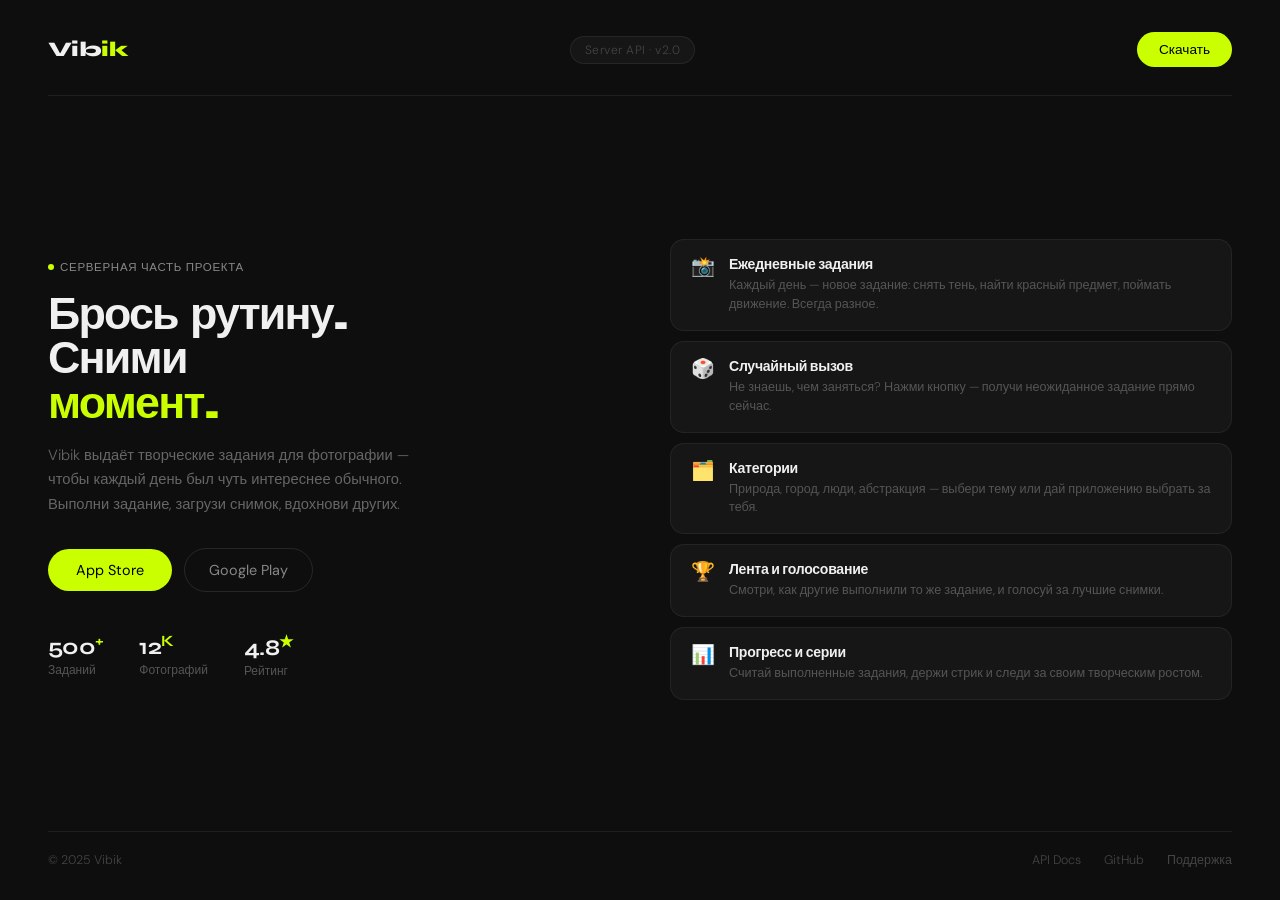
==== Api/www/index.html @ be3c37e4 "add nginx" ====
<!DOCTYPE html>
<html lang="ru">
<head>
  <meta charset="UTF-8" />
  <meta name="viewport" content="width=device-width, initial-scale=1.0" />
  <title>Vibik</title>
  <link rel="preconnect" href="https://fonts.googleapis.com" />
  <link href="https://fonts.googleapis.com/css2?family=Syne:wght@700;800&family=DM+Sans:wght@300;400&display=swap" rel="stylesheet" />
  <style>
    *, *::before, *::after { box-sizing: border-box; margin: 0; padding: 0; }

    html, body {
      height: 100%;
      overflow: hidden;
      background: #0e0e0e;
      color: #f0f0f0;
      font-family: 'DM Sans', sans-serif;
      font-weight: 300;
    }

    body {
      display: grid;
      grid-template-columns: 1fr 1fr;
      grid-template-rows: auto 1fr auto;
      height: 100vh;
      padding: 32px 48px;
      gap: 0 60px;
    }

    /* NAV */
    nav {
      grid-column: 1 / -1;
      display: flex;
      justify-content: space-between;
      align-items: center;
      padding-bottom: 28px;
      border-bottom: 1px solid rgba(255,255,255,0.07);
      margin-bottom: 40px;
    }

    .logo {
      font-family: 'Syne', sans-serif;
      font-weight: 800;
      font-size: 1.3rem;
      letter-spacing: -0.03em;
    }
    .logo span { color: #caff00; }

    .nav-tag {
      font-size: 0.75rem;
      color: #444;
      background: #161616;
      border: 1px solid rgba(255,255,255,0.07);
      padding: 5px 14px;
      border-radius: 100px;
      letter-spacing: 0.04em;
    }

    .btn-dl {
      background: #caff00;
      color: #000;
      border: none;
      padding: 9px 22px;
      border-radius: 100px;
      font-family: 'DM Sans', sans-serif;
      font-size: 0.85rem;
      cursor: pointer;
      transition: opacity 0.2s;
    }
    .btn-dl:hover { opacity: 0.85; }

    /* LEFT */
    .left {
      display: flex;
      flex-direction: column;
      justify-content: center;
    }

    .badge {
      display: inline-flex;
      align-items: center;
      gap: 6px;
      font-size: 0.72rem;
      color: #888;
      letter-spacing: 0.06em;
      text-transform: uppercase;
      margin-bottom: 18px;
    }
    .dot {
      width: 6px; height: 6px;
      border-radius: 50%;
      background: #caff00;
      animation: blink 1.4s step-end infinite;
    }
    @keyframes blink { 0%,100%{opacity:1} 50%{opacity:0} }

    h1 {
      font-family: 'Syne', sans-serif;
      font-weight: 800;
      font-size: clamp(2.2rem, 3.5vw, 3.2rem);
      line-height: 1.0;
      letter-spacing: -0.04em;
      margin-bottom: 16px;
    }
    h1 span { color: #caff00; }

    .sub {
      font-size: 0.92rem;
      color: #666;
      line-height: 1.65;
      max-width: 380px;
      margin-bottom: 32px;
    }

    .cta-row {
      display: flex; gap: 12px; align-items: center;
      margin-bottom: 40px;
    }
    .btn-primary {
      background: #caff00;
      color: #000;
      border: none;
      padding: 12px 28px;
      border-radius: 100px;
      font-family: 'DM Sans', sans-serif;
      font-size: 0.9rem;
      cursor: pointer;
      transition: opacity 0.2s;
    }
    .btn-primary:hover { opacity: 0.85; }
    .btn-ghost {
      background: none;
      color: #888;
      border: 1px solid rgba(255,255,255,0.1);
      padding: 12px 24px;
      border-radius: 100px;
      font-family: 'DM Sans', sans-serif;
      font-size: 0.9rem;
      cursor: pointer;
      transition: color 0.2s, border-color 0.2s;
    }
    .btn-ghost:hover { color: #f0f0f0; border-color: rgba(255,255,255,0.25); }

    .stats { display: flex; gap: 36px; }
    .stat-num {
      font-family: 'Syne', sans-serif;
      font-weight: 700;
      font-size: 1.4rem;
      letter-spacing: -0.03em;
    }
    .stat-num sup { font-size: 0.7em; color: #caff00; }
    .stat-label { font-size: 0.75rem; color: #555; margin-top: 2px; }

    /* RIGHT */
    .right {
      display: flex;
      flex-direction: column;
      justify-content: center;
      gap: 10px;
    }

    .feat {
      background: #161616;
      border: 1px solid rgba(255,255,255,0.06);
      border-radius: 14px;
      padding: 16px 20px;
      display: flex;
      align-items: flex-start;
      gap: 14px;
      transition: border-color 0.2s;
    }
    .feat:hover { border-color: rgba(202,255,0,0.18); }

    .feat-icon {
      font-size: 1.2rem;
      line-height: 1;
      flex-shrink: 0;
      margin-top: 1px;
    }
    .feat-title {
      font-family: 'Syne', sans-serif;
      font-weight: 700;
      font-size: 0.88rem;
      letter-spacing: -0.02em;
      margin-bottom: 3px;
    }
    .feat-desc {
      font-size: 0.79rem;
      color: #555;
      line-height: 1.5;
    }

    /* FOOTER */
    footer {
      grid-column: 1 / -1;
      display: flex;
      justify-content: space-between;
      align-items: center;
      padding-top: 20px;
      border-top: 1px solid rgba(255,255,255,0.07);
      margin-top: 28px;
      font-size: 0.78rem;
      color: #444;
    }
    footer a { color: #444; text-decoration: none; margin-left: 20px; transition: color 0.2s; }
    footer a:hover { color: #888; }
  </style>
</head>
<body>

  <nav>
    <div class="logo">Vib<span>ik</span></div>
    <div class="nav-tag">Server API · v2.0</div>
    <button class="btn-dl">Скачать</button>
  </nav>

  <div class="left">
    <div class="badge"><span class="dot"></span> Серверная часть проекта</div>
    <h1>Брось рутину.<br/>Сними<br/><span>момент.</span></h1>
    <p class="sub">
      Vibik выдаёт творческие задания для фотографии — чтобы каждый день был чуть интереснее обычного. Выполни задание, загрузи снимок, вдохнови других.
    </p>
    <div class="cta-row">
      <button class="btn-primary">App Store</button>
      <button class="btn-ghost">Google Play</button>
    </div>
    <div class="stats">
      <div>
        <div class="stat-num">500<sup>+</sup></div>
        <div class="stat-label">Заданий</div>
      </div>
      <div>
        <div class="stat-num">12<sup>K</sup></div>
        <div class="stat-label">Фотографий</div>
      </div>
      <div>
        <div class="stat-num">4.8<sup>★</sup></div>
        <div class="stat-label">Рейтинг</div>
      </div>
    </div>
  </div>

  <div class="right">
    <div class="feat">
      <div class="feat-icon">📸</div>
      <div>
        <div class="feat-title">Ежедневные задания</div>
        <div class="feat-desc">Каждый день — новое задание: снять тень, найти красный предмет, поймать движение. Всегда разное.</div>
      </div>
    </div>
    <div class="feat">
      <div class="feat-icon">🎲</div>
      <div>
        <div class="feat-title">Случайный вызов</div>
        <div class="feat-desc">Не знаешь, чем заняться? Нажми кнопку — получи неожиданное задание прямо сейчас.</div>
      </div>
    </div>
    <div class="feat">
      <div class="feat-icon">🗂️</div>
      <div>
        <div class="feat-title">Категории</div>
        <div class="feat-desc">Природа, город, люди, абстракция — выбери тему или дай приложению выбрать за тебя.</div>
      </div>
    </div>
    <div class="feat">
      <div class="feat-icon">🏆</div>
      <div>
        <div class="feat-title">Лента и голосование</div>
        <div class="feat-desc">Смотри, как другие выполнили то же задание, и голосуй за лучшие снимки.</div>
      </div>
    </div>
    <div class="feat">
      <div class="feat-icon">📊</div>
      <div>
        <div class="feat-title">Прогресс и серии</div>
        <div class="feat-desc">Считай выполненные задания, держи стрик и следи за своим творческим ростом.</div>
      </div>
    </div>
  </div>

  <footer>
    <div>© 2025 Vibik</div>
    <div>
      <a href="#">API Docs</a>
      <a href="#">GitHub</a>
      <a href="#">Поддержка</a>
    </div>
  </footer>

</body>
</html>
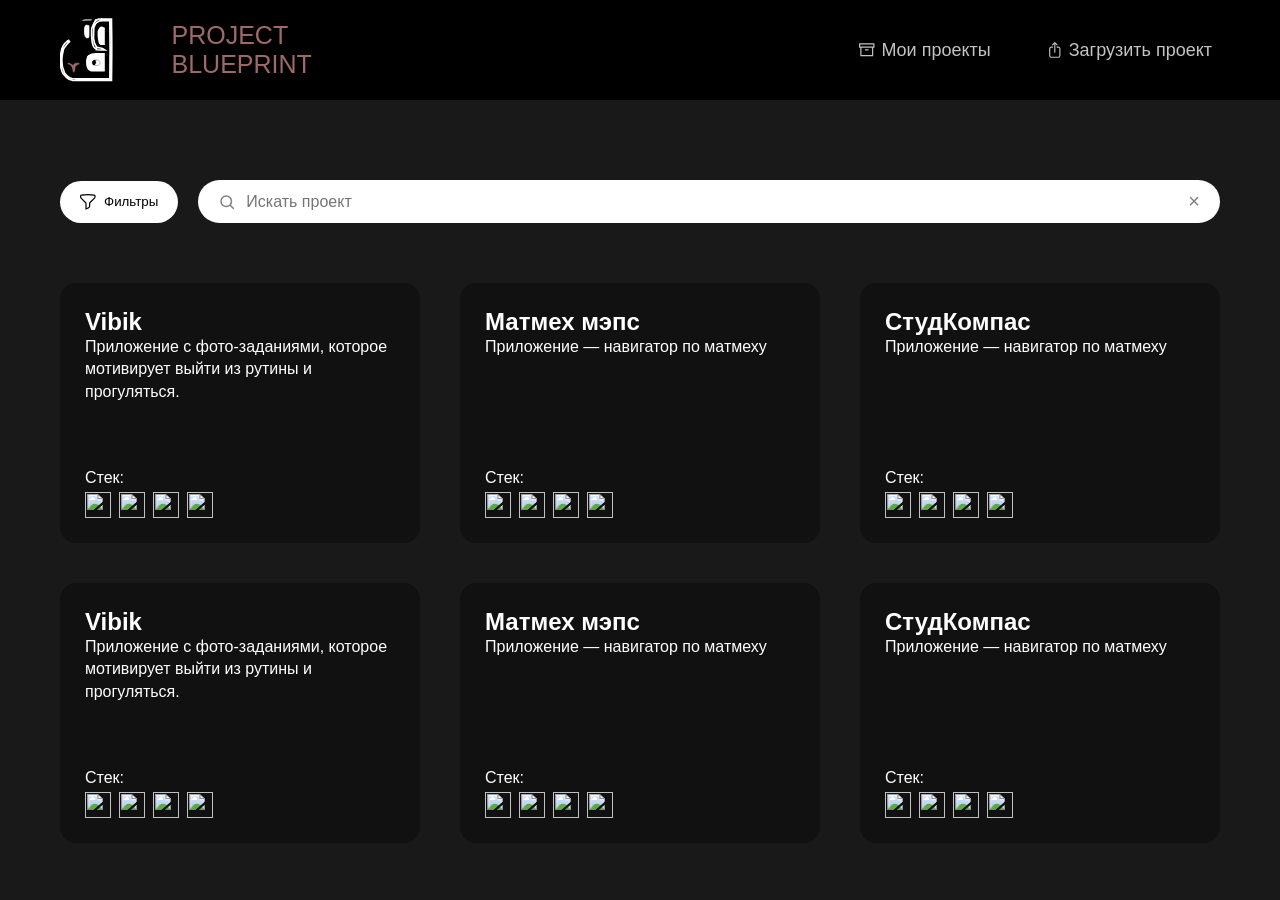
==== commit 9b8d1d40: "first pagе done (gonna need to be fixed)" ====
--- a/Api/www/index.html
+++ b/Api/www/index.html
@@ -1,291 +1,82 @@
 <!DOCTYPE html>
 <html lang="ru">
 <head>
-  <meta charset="UTF-8" />
-  <meta name="viewport" content="width=device-width, initial-scale=1.0" />
-  <title>Vibik</title>
-  <link rel="preconnect" href="https://fonts.googleapis.com" />
-  <link href="https://fonts.googleapis.com/css2?family=Syne:wght@700;800&family=DM+Sans:wght@300;400&display=swap" rel="stylesheet" />
-  <style>
-    *, *::before, *::after { box-sizing: border-box; margin: 0; padding: 0; }
+  <meta charset="UTF-8">
+  <title>Project Blueprint</title>
+  <link rel="stylesheet" href="css/style.css">
+</head>
 
-    html, body {
-      height: 100%;
-      overflow: hidden;
-      background: #0e0e0e;
-      color: #f0f0f0;
-      font-family: 'DM Sans', sans-serif;
-      font-weight: 300;
-    }
+<body>
+<header class="header">
+  <div class="container header-row">
 
-    body {
-      display: grid;
-      grid-template-columns: 1fr 1fr;
-      grid-template-rows: auto 1fr auto;
-      height: 100vh;
-      padding: 32px 48px;
-      gap: 0 60px;
-    }
+    <div class="logo">
+      <img src="resources/images/logo.svg" alt="логотип с кроликом">
+      <span class="logo-text">PROJECT<br> BLUEPRINT</span>
+    </div>
 
-    /* NAV */
-    nav {
-      grid-column: 1 / -1;
-      display: flex;
-      justify-content: space-between;
-      align-items: center;
-      padding-bottom: 28px;
-      border-bottom: 1px solid rgba(255,255,255,0.07);
-      margin-bottom: 40px;
-    }
+    <nav class="nav">
+      <a href="my-projects.html" class="nav-link">
+        <img src="resources/images/my_proj.svg" alt="Мои проекты" width="16" height="16">
+        Мои проекты
+      </a>
 
-    .logo {
-      font-family: 'Syne', sans-serif;
-      font-weight: 800;
-      font-size: 1.3rem;
-      letter-spacing: -0.03em;
-    }
-    .logo span { color: #caff00; }
+      <a href="upload-project.html" class="nav-link">
+        <img src="resources/images/upload.svg" alt="Загрузить проект" width="16" height="16">
+        Загрузить проект
+      </a>
+    </nav>
 
-    .nav-tag {
-      font-size: 0.75rem;
-      color: #444;
-      background: #161616;
-      border: 1px solid rgba(255,255,255,0.07);
-      padding: 5px 14px;
-      border-radius: 100px;
-      letter-spacing: 0.04em;
-    }
 
-    .btn-dl {
-      background: #caff00;
-      color: #000;
-      border: none;
-      padding: 9px 22px;
-      border-radius: 100px;
-      font-family: 'DM Sans', sans-serif;
-      font-size: 0.85rem;
-      cursor: pointer;
-      transition: opacity 0.2s;
-    }
-    .btn-dl:hover { opacity: 0.85; }
+  </div>
+</header>
 
-    /* LEFT */
-    .left {
-      display: flex;
-      flex-direction: column;
-      justify-content: center;
-    }
 
-    .badge {
-      display: inline-flex;
-      align-items: center;
-      gap: 6px;
-      font-size: 0.72rem;
-      color: #888;
-      letter-spacing: 0.06em;
-      text-transform: uppercase;
-      margin-bottom: 18px;
-    }
-    .dot {
-      width: 6px; height: 6px;
-      border-radius: 50%;
-      background: #caff00;
-      animation: blink 1.4s step-end infinite;
-    }
-    @keyframes blink { 0%,100%{opacity:1} 50%{opacity:0} }
+<section class="search-section">
+  <div class="container search-row">
+    <button class="filter-btn">
+      <img src="resources/images/filter.svg" alt="Фильтры" width="16" height="16">
+      Фильтры
+    </button>
 
-    h1 {
-      font-family: 'Syne', sans-serif;
-      font-weight: 800;
-      font-size: clamp(2.2rem, 3.5vw, 3.2rem);
-      line-height: 1.0;
-      letter-spacing: -0.04em;
-      margin-bottom: 16px;
-    }
-    h1 span { color: #caff00; }
+    <div class="search">
 
-    .sub {
-      font-size: 0.92rem;
-      color: #666;
-      line-height: 1.65;
-      max-width: 380px;
-      margin-bottom: 32px;
-    }
+      <svg class="search-icon" viewBox="0 0 24 24">
+        <circle cx="11" cy="11" r="7" stroke="gray" stroke-width="2" fill="none"/>
+        <line x1="16" y1="16" x2="21" y2="21" stroke="gray" stroke-width="2"/>
+      </svg>
 
-    .cta-row {
-      display: flex; gap: 12px; align-items: center;
-      margin-bottom: 40px;
-    }
-    .btn-primary {
-      background: #caff00;
-      color: #000;
-      border: none;
-      padding: 12px 28px;
-      border-radius: 100px;
-      font-family: 'DM Sans', sans-serif;
-      font-size: 0.9rem;
-      cursor: pointer;
-      transition: opacity 0.2s;
-    }
-    .btn-primary:hover { opacity: 0.85; }
-    .btn-ghost {
-      background: none;
-      color: #888;
-      border: 1px solid rgba(255,255,255,0.1);
-      padding: 12px 24px;
-      border-radius: 100px;
-      font-family: 'DM Sans', sans-serif;
-      font-size: 0.9rem;
-      cursor: pointer;
-      transition: color 0.2s, border-color 0.2s;
-    }
-    .btn-ghost:hover { color: #f0f0f0; border-color: rgba(255,255,255,0.25); }
+      <input type="text" placeholder="Искать проект">
 
-    .stats { display: flex; gap: 36px; }
-    .stat-num {
-      font-family: 'Syne', sans-serif;
-      font-weight: 700;
-      font-size: 1.4rem;
-      letter-spacing: -0.03em;
-    }
-    .stat-num sup { font-size: 0.7em; color: #caff00; }
-    .stat-label { font-size: 0.75rem; color: #555; margin-top: 2px; }
+      <span class="clear">×</span>
 
-    /* RIGHT */
-    .right {
-      display: flex;
-      flex-direction: column;
-      justify-content: center;
-      gap: 10px;
-    }
+    </div>
 
-    .feat {
-      background: #161616;
-      border: 1px solid rgba(255,255,255,0.06);
-      border-radius: 14px;
-      padding: 16px 20px;
-      display: flex;
-      align-items: flex-start;
-      gap: 14px;
-      transition: border-color 0.2s;
-    }
-    .feat:hover { border-color: rgba(202,255,0,0.18); }
+  </div>
+</section>
 
-    .feat-icon {
-      font-size: 1.2rem;
-      line-height: 1;
-      flex-shrink: 0;
-      margin-top: 1px;
-    }
-    .feat-title {
-      font-family: 'Syne', sans-serif;
-      font-weight: 700;
-      font-size: 0.88rem;
-      letter-spacing: -0.02em;
-      margin-bottom: 3px;
-    }
-    .feat-desc {
-      font-size: 0.79rem;
-      color: #555;
-      line-height: 1.5;
-    }
 
-    /* FOOTER */
-    footer {
-      grid-column: 1 / -1;
-      display: flex;
-      justify-content: space-between;
-      align-items: center;
-      padding-top: 20px;
-      border-top: 1px solid rgba(255,255,255,0.07);
-      margin-top: 28px;
-      font-size: 0.78rem;
-      color: #444;
-    }
-    footer a { color: #444; text-decoration: none; margin-left: 20px; transition: color 0.2s; }
-    footer a:hover { color: #888; }
-  </style>
-</head>
-<body>
 
-  <nav>
-    <div class="logo">Vib<span>ik</span></div>
-    <div class="nav-tag">Server API · v2.0</div>
-    <button class="btn-dl">Скачать</button>
-  </nav>
+<section class="projects">
+  <div class="container">
 
-  <div class="left">
-    <div class="badge"><span class="dot"></span> Серверная часть проекта</div>
-    <h1>Брось рутину.<br/>Сними<br/><span>момент.</span></h1>
-    <p class="sub">
-      Vibik выдаёт творческие задания для фотографии — чтобы каждый день был чуть интереснее обычного. Выполни задание, загрузи снимок, вдохнови других.
-    </p>
-    <div class="cta-row">
-      <button class="btn-primary">App Store</button>
-      <button class="btn-ghost">Google Play</button>
-    </div>
-    <div class="stats">
-      <div>
-        <div class="stat-num">500<sup>+</sup></div>
-        <div class="stat-label">Заданий</div>
-      </div>
-      <div>
-        <div class="stat-num">12<sup>K</sup></div>
-        <div class="stat-label">Фотографий</div>
-      </div>
-      <div>
-        <div class="stat-num">4.8<sup>★</sup></div>
-        <div class="stat-label">Рейтинг</div>
-      </div>
-    </div>
+    <div class="projects-grid" id="projects-grid"></div>
+
+    <template id="project-card-template">
+      <a class="card">
+        <h1 class="project-title"></h1>
+        <p class="project-description"></p>
+
+        <div class="stack">
+          <span>Стек:</span>
+          <div class="icons"></div>
+        </div>
+      </a>
+    </template>
+
   </div>
-
-  <div class="right">
-    <div class="feat">
-      <div class="feat-icon">📸</div>
-      <div>
-        <div class="feat-title">Ежедневные задания</div>
-        <div class="feat-desc">Каждый день — новое задание: снять тень, найти красный предмет, поймать движение. Всегда разное.</div>
-      </div>
-    </div>
-    <div class="feat">
-      <div class="feat-icon">🎲</div>
-      <div>
-        <div class="feat-title">Случайный вызов</div>
-        <div class="feat-desc">Не знаешь, чем заняться? Нажми кнопку — получи неожиданное задание прямо сейчас.</div>
-      </div>
-    </div>
-    <div class="feat">
-      <div class="feat-icon">🗂️</div>
-      <div>
-        <div class="feat-title">Категории</div>
-        <div class="feat-desc">Природа, город, люди, абстракция — выбери тему или дай приложению выбрать за тебя.</div>
-      </div>
-    </div>
-    <div class="feat">
-      <div class="feat-icon">🏆</div>
-      <div>
-        <div class="feat-title">Лента и голосование</div>
-        <div class="feat-desc">Смотри, как другие выполнили то же задание, и голосуй за лучшие снимки.</div>
-      </div>
-    </div>
-    <div class="feat">
-      <div class="feat-icon">📊</div>
-      <div>
-        <div class="feat-title">Прогресс и серии</div>
-        <div class="feat-desc">Считай выполненные задания, держи стрик и следи за своим творческим ростом.</div>
-      </div>
-    </div>
-  </div>
-
-  <footer>
-    <div>© 2025 Vibik</div>
-    <div>
-      <a href="#">API Docs</a>
-      <a href="#">GitHub</a>
-      <a href="#">Поддержка</a>
-    </div>
-  </footer>
+</section>
+<script src="js/projects.js"></script>
 
 </body>
 </html>
--- a/Api/www/css/style.css
+++ b/Api/www/css/style.css
@@ -0,0 +1,205 @@
+﻿*{
+    margin:0;
+    padding:0;
+    box-sizing:border-box;
+}
+
+body{
+    background:#191919;
+    color:white;
+    font-family:Raleway, sans-serif;
+}
+
+.container{
+    max-width:1200px;
+    margin:0 auto;
+    padding:0 20px;
+}
+
+
+/* HEADER */
+
+.header{
+    background:black;
+}
+
+.header-row{
+    display:flex;
+    align-items:center;
+    justify-content:space-between;
+    height:100px;
+}
+
+.logo{
+    display:flex;
+    align-items:center;
+    gap:59px;
+}
+
+.logo img{
+    width:52.51px;
+    height:68.22px;
+}
+
+.logo-text{
+    font-size:25px;
+    color:#9D6A69;
+    font-weight:50;
+}
+
+.nav{
+    display:flex;
+    gap:40px;
+}
+
+.nav a{
+    color:#C3C3C3;
+    text-decoration:none;
+    font-size:18px;
+}
+
+.profile{
+    display:flex;
+    align-items:center;
+    gap:10px;
+}
+
+.profile img{
+    width:40px;
+    height:40px;
+    border-radius:50%;
+}
+
+.nav-link, .my-project {
+    display: flex;
+    align-items: center;
+    gap: 6px;
+    text-decoration: none;
+    color: black;
+    padding: 4px 8px;
+    font-size: 14px;
+}
+
+.nav-link img, .my-project img {
+    display: block;
+}
+
+
+/* SEARCH */
+
+.search-section{
+    margin-top:80px;
+}
+
+.search-row{
+    display:flex;
+    gap:20px;
+    align-items:center;
+}
+
+.filter-btn{
+    display:flex;
+    align-items:center;
+    gap:8px;
+
+    padding:13px 20px;
+
+    border-radius:30px;
+    border:none;
+
+    background:white;
+    cursor:pointer;
+}
+
+.search{
+    display:flex;
+    align-items:center;
+
+    background:white;
+
+    border-radius:30px;
+
+    padding:10px 20px;
+
+    flex:1;
+}
+
+.search-icon{
+    width:18px;
+    margin-right:10px;
+}
+
+.search input{
+    border:none;
+    outline:none;
+
+    flex:1;
+
+    font-size:16px;
+}
+
+.clear{
+    cursor:pointer;
+    font-size:20px;
+    color:gray;
+}
+
+
+/* PROJECTS */
+
+.projects{
+    margin-top:60px;
+}
+
+.projects-grid{
+    display:grid;
+
+    grid-template-columns:repeat(3,1fr);
+
+    gap:40px;
+}
+
+.card {
+    display: flex;
+    flex-direction: column;
+    background: #111;
+    border-radius: 16px;
+    padding: 25px;
+    min-height: 260px;
+    text-decoration: none;
+    color: inherit;
+
+    transition: transform 0.2s ease, box-shadow 0.2s ease;
+}
+
+.card:hover {
+    transform: translateY(-5px);
+    box-shadow: 0 10px 20px rgba(0,0,0,0.3);
+}
+
+.card h3 {
+    font-size: 20px;
+    margin-bottom: 10px;
+}
+
+.card p {
+    flex: 1;
+    margin-bottom: 10px;
+    font-size: 16px;
+    line-height: 1.4;
+}
+
+.stack {
+    margin-top: auto;
+}
+
+.icons {
+    display: flex;
+    gap: 8px;
+    margin-top: 5px;
+}
+
+.icons img {
+    width: 26px;
+    height: 26px;
+}
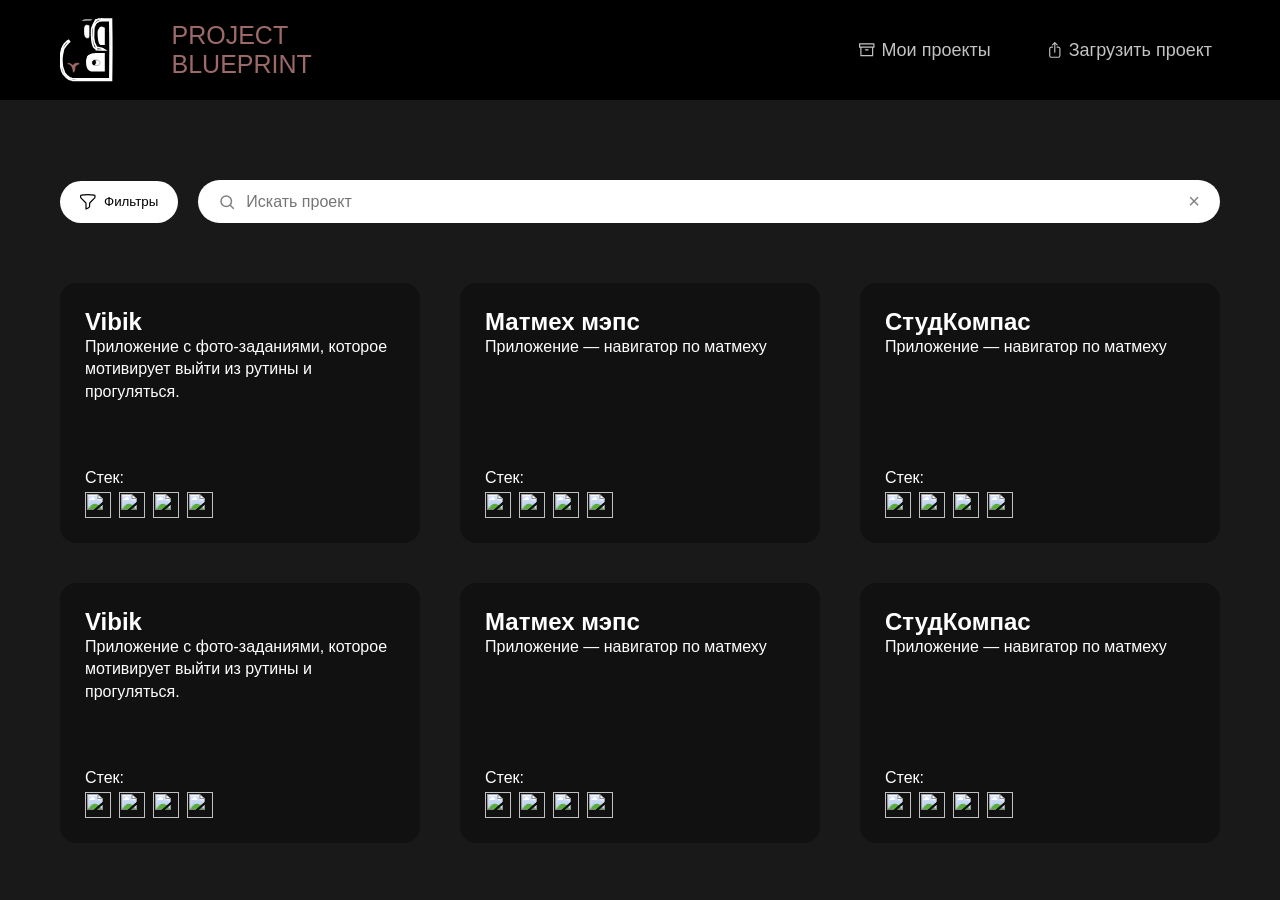
==== commit 3b0cdf21: "favicon added kaifuem" ====
--- a/Api/www/index.html
+++ b/Api/www/index.html
@@ -4,6 +4,7 @@
   <meta charset="UTF-8">
   <title>Project Blueprint</title>
   <link rel="stylesheet" href="css/style.css">
+  <link rel="icon" type="image/svg" href="resources/images/logo.svg">
 </head>
 
 <body>
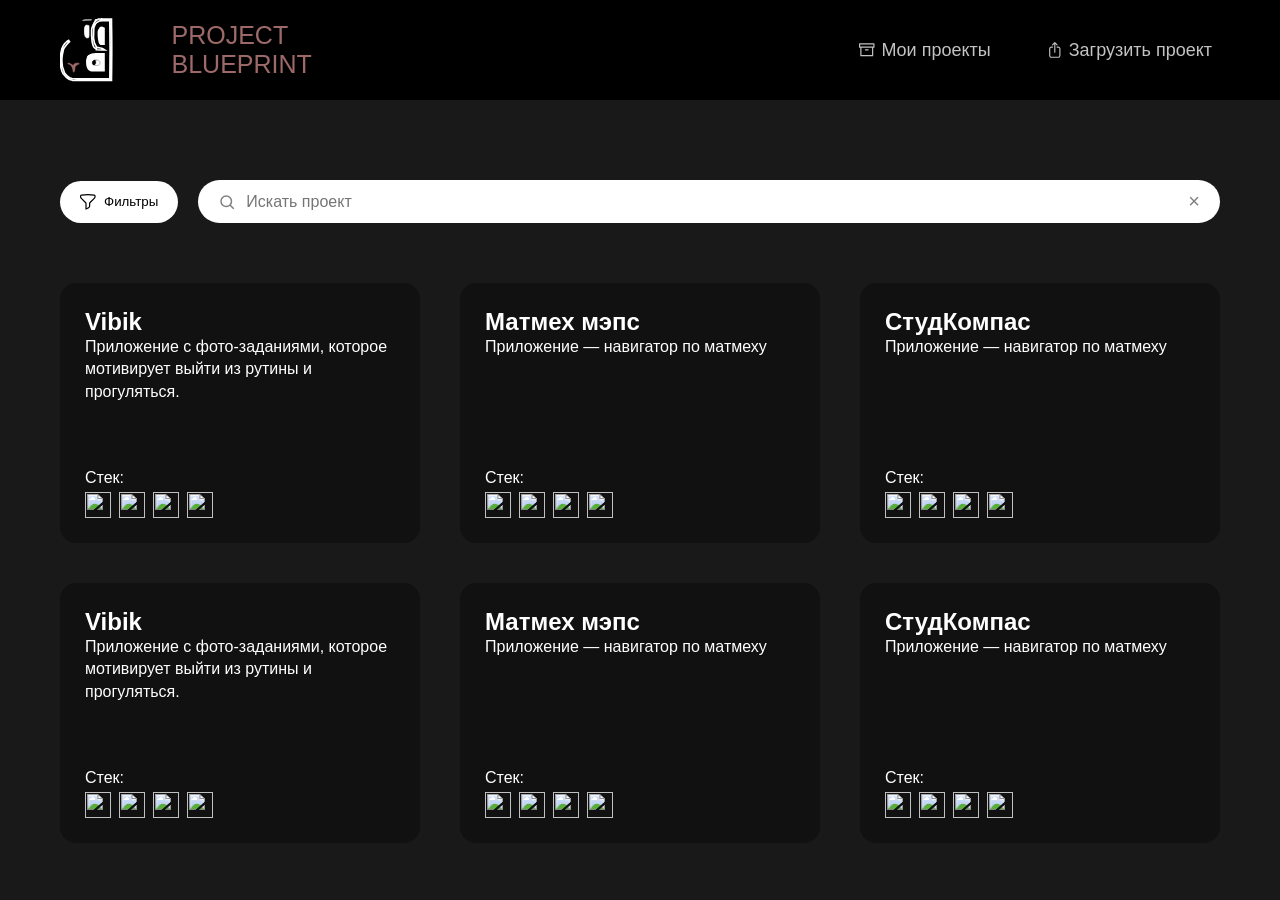
==== commit 3d7bba97: "добавил куку для метрик" ====
--- a/Api/www/index.html
+++ b/Api/www/index.html
@@ -78,6 +78,7 @@
   </div>
 </section>
 <script src="js/projects.js"></script>
+<script src="js/app.js"></script>
 
 </body>
 </html>
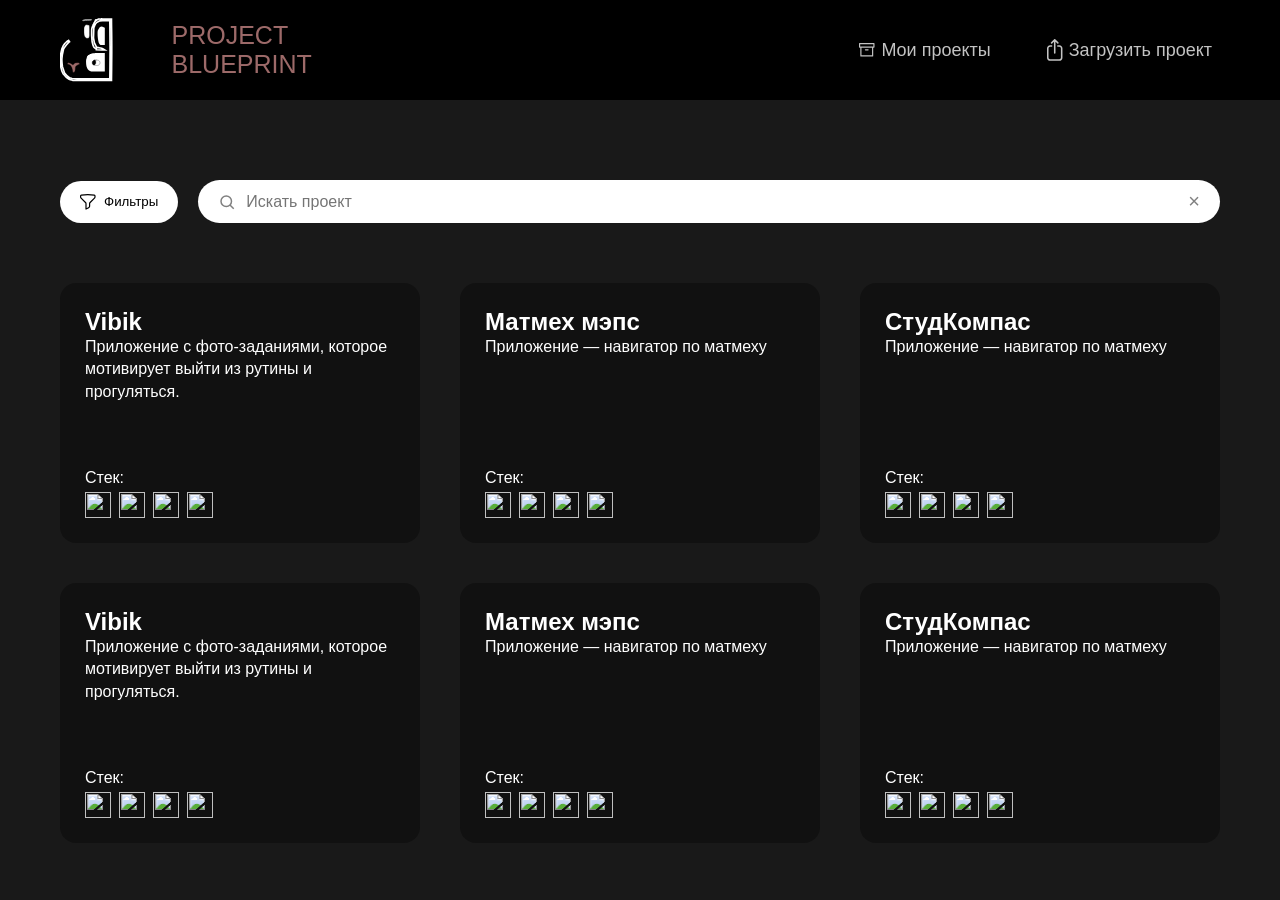
==== commit 46beaea8: "project page" ====
--- a/Api/www/index.html
+++ b/Api/www/index.html
@@ -4,34 +4,14 @@
   <meta charset="UTF-8">
   <title>Project Blueprint</title>
   <link rel="stylesheet" href="css/style.css">
+  <link rel="stylesheet" href="css/base.css">
+
   <link rel="icon" type="image/svg" href="resources/images/logo.svg">
 </head>
 
 <body>
-<header class="header">
-  <div class="container header-row">
 
-    <div class="logo">
-      <img src="resources/images/logo.svg" alt="логотип с кроликом">
-      <span class="logo-text">PROJECT<br> BLUEPRINT</span>
-    </div>
-
-    <nav class="nav">
-      <a href="my-projects.html" class="nav-link">
-        <img src="resources/images/my_proj.svg" alt="Мои проекты" width="16" height="16">
-        Мои проекты
-      </a>
-
-      <a href="upload-project.html" class="nav-link">
-        <img src="resources/images/upload.svg" alt="Загрузить проект" width="16" height="16">
-        Загрузить проект
-      </a>
-    </nav>
-
-
-  </div>
-</header>
-
+<div id="header"></div>
 
 <section class="search-section">
   <div class="container search-row">
@@ -78,7 +58,8 @@
   </div>
 </section>
 <script src="js/projects.js"></script>
-<script src="js/app.js"></script>
+<script src="js/header.js"></script>
+
 
 </body>
 </html>
--- a/Api/www/css/base.css
+++ b/Api/www/css/base.css
@@ -0,0 +1,51 @@
+﻿/* RESET */
+
+*{
+    margin:0;
+    padding:0;
+    box-sizing:border-box;
+}
+
+
+/* VARIABLES */
+
+:root{
+    --bg:#191919;
+    --card:#111;
+    --text:#ffffff;
+    --text-muted:#C3C3C3;
+    --accent:#9D6A69;
+}
+
+
+/* BODY */
+
+body{
+    background:var(--bg);
+    color:var(--text);
+    font-family:Raleway, sans-serif;
+}
+
+
+/* CONTAINER */
+
+.container{
+    max-width:1200px;
+    margin:0 auto;
+    padding:0 20px;
+}
+
+
+/* LINKS */
+
+a{
+    text-decoration:none;
+    color:inherit;
+}
+
+
+/* IMAGES */
+
+img{
+    display:block;
+}
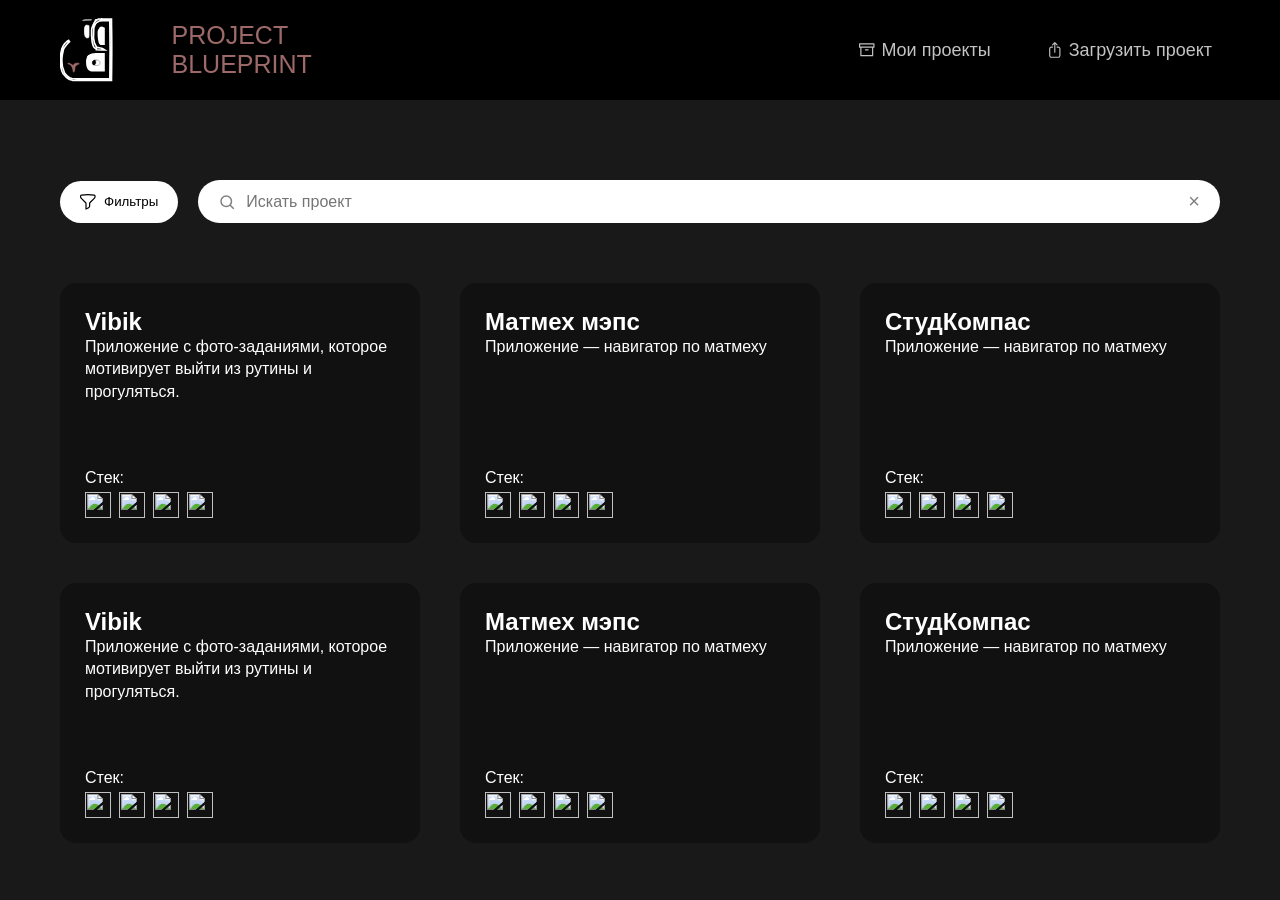
==== commit 88e5170e: "Merge remote-tracking branch 'refs/remotes/origin/cookies' into metrics" ====
--- a/Api/www/index.html
+++ b/Api/www/index.html
@@ -4,14 +4,34 @@
   <meta charset="UTF-8">
   <title>Project Blueprint</title>
   <link rel="stylesheet" href="css/style.css">
-  <link rel="stylesheet" href="css/base.css">
-
   <link rel="icon" type="image/svg" href="resources/images/logo.svg">
 </head>
 
 <body>
+<header class="header">
+  <div class="container header-row">
 
-<div id="header"></div>
+    <div class="logo">
+      <img src="resources/images/logo.svg" alt="логотип с кроликом">
+      <span class="logo-text">PROJECT<br> BLUEPRINT</span>
+    </div>
+
+    <nav class="nav">
+      <a href="my-projects.html" class="nav-link">
+        <img src="resources/images/my_proj.svg" alt="Мои проекты" width="16" height="16">
+        Мои проекты
+      </a>
+
+      <a href="upload-project.html" class="nav-link">
+        <img src="resources/images/upload.svg" alt="Загрузить проект" width="16" height="16">
+        Загрузить проект
+      </a>
+    </nav>
+
+
+  </div>
+</header>
+
 
 <section class="search-section">
   <div class="container search-row">
@@ -58,8 +78,7 @@
   </div>
 </section>
 <script src="js/projects.js"></script>
-<script src="js/header.js"></script>
-
+<script src="js/app.js"></script>
 
 </body>
 </html>
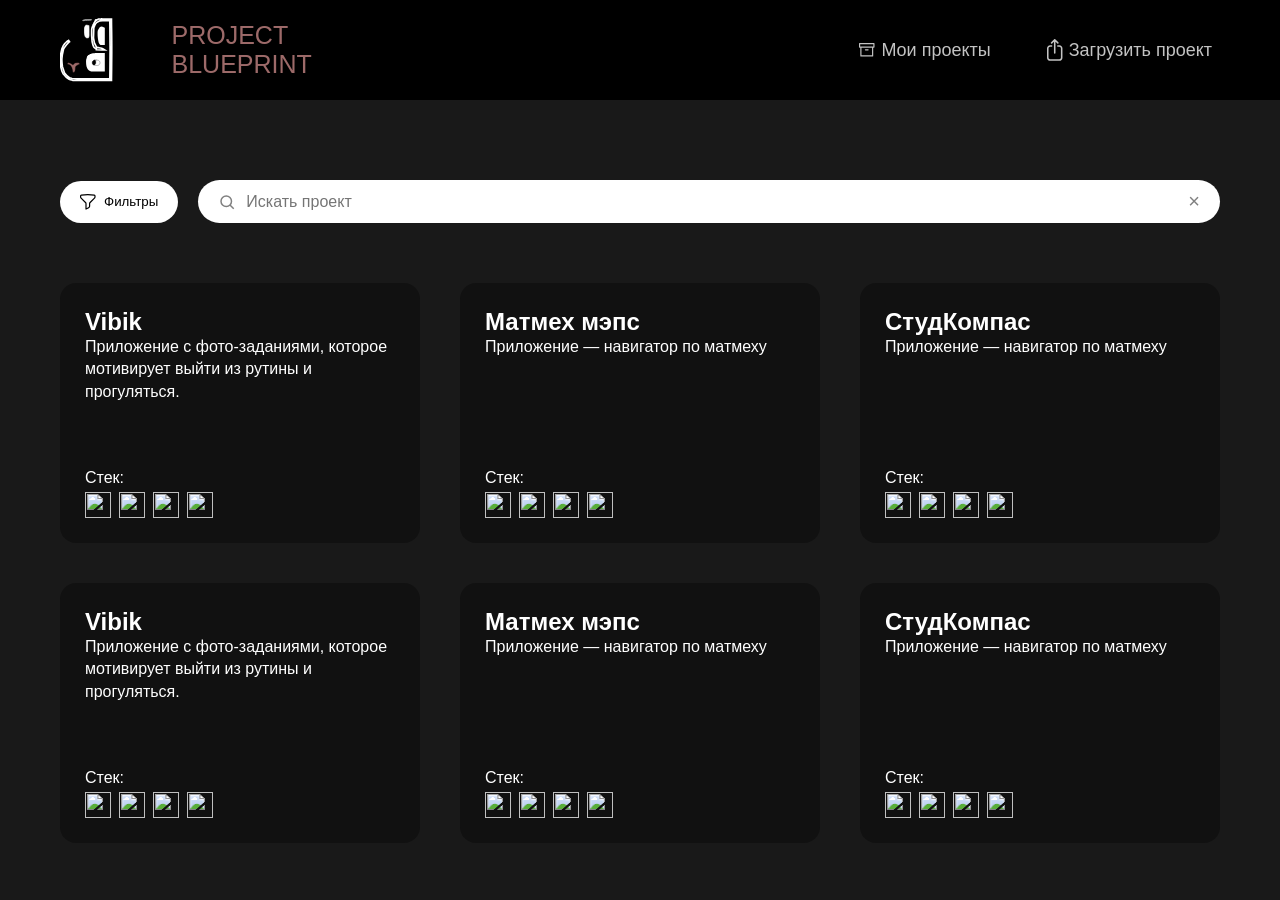
==== commit e8d14a64: "merged" ====
--- a/Api/www/index.html
+++ b/Api/www/index.html
@@ -1,84 +1,64 @@
 <!DOCTYPE html>
 <html lang="ru">
 <head>
-  <meta charset="UTF-8">
-  <title>Project Blueprint</title>
-  <link rel="stylesheet" href="css/style.css">
-  <link rel="icon" type="image/svg" href="resources/images/logo.svg">
+    <meta charset="UTF-8">
+    <title>Project Blueprint</title>
+    <link rel="stylesheet" href="css/style.css">
+    <link rel="stylesheet" href="css/base.css">
+
+    <link rel="icon" type="image/svg" href="resources/images/logo.svg">
 </head>
 
 <body>
-<header class="header">
-  <div class="container header-row">
 
-    <div class="logo">
-      <img src="resources/images/logo.svg" alt="логотип с кроликом">
-      <span class="logo-text">PROJECT<br> BLUEPRINT</span>
-    </div>
-
-    <nav class="nav">
-      <a href="my-projects.html" class="nav-link">
-        <img src="resources/images/my_proj.svg" alt="Мои проекты" width="16" height="16">
-        Мои проекты
-      </a>
-
-      <a href="upload-project.html" class="nav-link">
-        <img src="resources/images/upload.svg" alt="Загрузить проект" width="16" height="16">
-        Загрузить проект
-      </a>
-    </nav>
-
-
-  </div>
-</header>
-
+<div id="header"></div>
 
 <section class="search-section">
-  <div class="container search-row">
-    <button class="filter-btn">
-      <img src="resources/images/filter.svg" alt="Фильтры" width="16" height="16">
-      Фильтры
-    </button>
+    <div class="container search-row">
+        <button class="filter-btn">
+            <img src="resources/images/filter.svg" alt="Фильтры" width="16" height="16">
+            Фильтры
+        </button>
 
-    <div class="search">
+        <div class="search">
 
-      <svg class="search-icon" viewBox="0 0 24 24">
-        <circle cx="11" cy="11" r="7" stroke="gray" stroke-width="2" fill="none"/>
-        <line x1="16" y1="16" x2="21" y2="21" stroke="gray" stroke-width="2"/>
-      </svg>
+            <svg class="search-icon" viewBox="0 0 24 24">
+                <circle cx="11" cy="11" r="7" stroke="gray" stroke-width="2" fill="none"/>
+                <line x1="16" y1="16" x2="21" y2="21" stroke="gray" stroke-width="2"/>
+            </svg>
 
-      <input type="text" placeholder="Искать проект">
+            <input type="text" placeholder="Искать проект">
 
-      <span class="clear">×</span>
+            <span class="clear">×</span>
+
+        </div>
 
     </div>
-
-  </div>
 </section>
 
 
+<section class="projects">
+    <div class="container">
 
-<section class="projects">
-  <div class="container">
+        <div class="projects-grid" id="projects-grid"></div>
 
-    <div class="projects-grid" id="projects-grid"></div>
+        <template id="project-card-template">
+            <a class="card">
+                <h1 class="project-title"></h1>
+                <p class="project-description"></p>
 
-    <template id="project-card-template">
-      <a class="card">
-        <h1 class="project-title"></h1>
-        <p class="project-description"></p>
+                <div class="stack">
+                    <span>Стек:</span>
+                    <div class="icons"></div>
+                </div>
+            </a>
+        </template>
 
-        <div class="stack">
-          <span>Стек:</span>
-          <div class="icons"></div>
-        </div>
-      </a>
-    </template>
-
-  </div>
+    </div>
 </section>
 <script src="js/projects.js"></script>
-<script src="js/app.js"></script>
+<script src="js/header.js"></script>
+
 
 </body>
 </html>
--- a/Api/www/css/style.css
+++ b/Api/www/css/style.css
@@ -1,73 +1,74 @@
-﻿*{
-    margin:0;
-    padding:0;
-    box-sizing:border-box;
-}
-
-body{
-    background:#191919;
-    color:white;
-    font-family:Raleway, sans-serif;
-}
-
-.container{
-    max-width:1200px;
-    margin:0 auto;
-    padding:0 20px;
+﻿* {
+    margin: 0;
+    padding: 0;
+    box-sizing: border-box;
+}
+
+body {
+    background: #191919;
+    color: white;
+    font-family: Raleway, sans-serif;
+}
+
+.container {
+    max-width: 1200px;
+    margin: 0 auto;
+    padding: 0 20px;
 }
 
 
 /* HEADER */
 
-.header{
-    background:black;
-}
-
-.header-row{
-    display:flex;
-    align-items:center;
-    justify-content:space-between;
-    height:100px;
-}
-
-.logo{
-    display:flex;
-    align-items:center;
-    gap:59px;
-}
-
-.logo img{
-    width:52.51px;
-    height:68.22px;
-}
-
-.logo-text{
-    font-size:25px;
-    color:#9D6A69;
-    font-weight:50;
-}
-
-.nav{
-    display:flex;
-    gap:40px;
-}
-
-.nav a{
-    color:#C3C3C3;
-    text-decoration:none;
-    font-size:18px;
-}
-
-.profile{
-    display:flex;
-    align-items:center;
-    gap:10px;
-}
-
-.profile img{
-    width:40px;
-    height:40px;
-    border-radius:50%;
+.header {
+    background: black;
+    position: sticky;
+}
+
+.header-row {
+    display: flex;
+    align-items: center;
+    justify-content: space-between;
+    height: 100px;
+}
+
+.logo {
+    display: flex;
+    align-items: center;
+    gap: 59px;
+}
+
+.logo img {
+    width: 52.51px;
+    height: 68.22px;
+}
+
+.logo-text {
+    font-size: 25px;
+    color: #9D6A69;
+    font-weight: 50;
+}
+
+.nav {
+    display: flex;
+    gap: 40px;
+}
+
+.nav a {
+    color: #C3C3C3;
+    text-decoration: none;
+    font-size: 18px;
+}
+
+.profile {
+    display: flex;
+    align-items: center;
+    gap: 10px;
+}
+
+.profile img {
+    width: 40px;
+    height: 40px;
+    border-radius: 50%;
 }
 
 .nav-link, .my-project {
@@ -87,76 +88,76 @@
 
 /* SEARCH */
 
-.search-section{
-    margin-top:80px;
-}
-
-.search-row{
-    display:flex;
-    gap:20px;
-    align-items:center;
-}
-
-.filter-btn{
-    display:flex;
-    align-items:center;
-    gap:8px;
-
-    padding:13px 20px;
-
-    border-radius:30px;
-    border:none;
-
-    background:white;
-    cursor:pointer;
-}
-
-.search{
-    display:flex;
-    align-items:center;
-
-    background:white;
-
-    border-radius:30px;
-
-    padding:10px 20px;
-
-    flex:1;
-}
-
-.search-icon{
-    width:18px;
-    margin-right:10px;
-}
-
-.search input{
-    border:none;
-    outline:none;
-
-    flex:1;
-
-    font-size:16px;
-}
-
-.clear{
-    cursor:pointer;
-    font-size:20px;
-    color:gray;
+.search-section {
+    margin-top: 80px;
+}
+
+.search-row {
+    display: flex;
+    gap: 20px;
+    align-items: center;
+}
+
+.filter-btn {
+    display: flex;
+    align-items: center;
+    gap: 8px;
+
+    padding: 13px 20px;
+
+    border-radius: 30px;
+    border: none;
+
+    background: white;
+    cursor: pointer;
+}
+
+.search {
+    display: flex;
+    align-items: center;
+
+    background: white;
+
+    border-radius: 30px;
+
+    padding: 10px 20px;
+
+    flex: 1;
+}
+
+.search-icon {
+    width: 18px;
+    margin-right: 10px;
+}
+
+.search input {
+    border: none;
+    outline: none;
+
+    flex: 1;
+
+    font-size: 16px;
+}
+
+.clear {
+    cursor: pointer;
+    font-size: 20px;
+    color: gray;
 }
 
 
 /* PROJECTS */
 
-.projects{
-    margin-top:60px;
-}
-
-.projects-grid{
-    display:grid;
-
-    grid-template-columns:repeat(3,1fr);
-
-    gap:40px;
+.projects {
+    margin-top: 60px;
+}
+
+.projects-grid {
+    display: grid;
+
+    grid-template-columns:repeat(3, 1fr);
+
+    gap: 40px;
 }
 
 .card {
@@ -174,7 +175,7 @@
 
 .card:hover {
     transform: translateY(-5px);
-    box-shadow: 0 10px 20px rgba(0,0,0,0.3);
+    box-shadow: 0 10px 20px rgba(0, 0, 0, 0.3);
 }
 
 .card h3 {
--- a/Api/www/css/base.css
+++ b/Api/www/css/base.css
@@ -0,0 +1,51 @@
+﻿/* RESET */
+
+* {
+    margin: 0;
+    padding: 0;
+    box-sizing: border-box;
+}
+
+
+/* VARIABLES */
+
+:root {
+    --bg: #191919;
+    --card: #111;
+    --text: #ffffff;
+    --text-muted: #C3C3C3;
+    --accent: #9D6A69;
+}
+
+
+/* BODY */
+
+body {
+    background: var(--bg);
+    color: var(--text);
+    font-family: Raleway, sans-serif;
+}
+
+
+/* CONTAINER */
+
+.container {
+    max-width: 1200px;
+    margin: 0 auto;
+    padding: 0 20px;
+}
+
+
+/* LINKS */
+
+a {
+    text-decoration: none;
+    color: inherit;
+}
+
+
+/* IMAGES */
+
+img {
+    display: block;
+}
